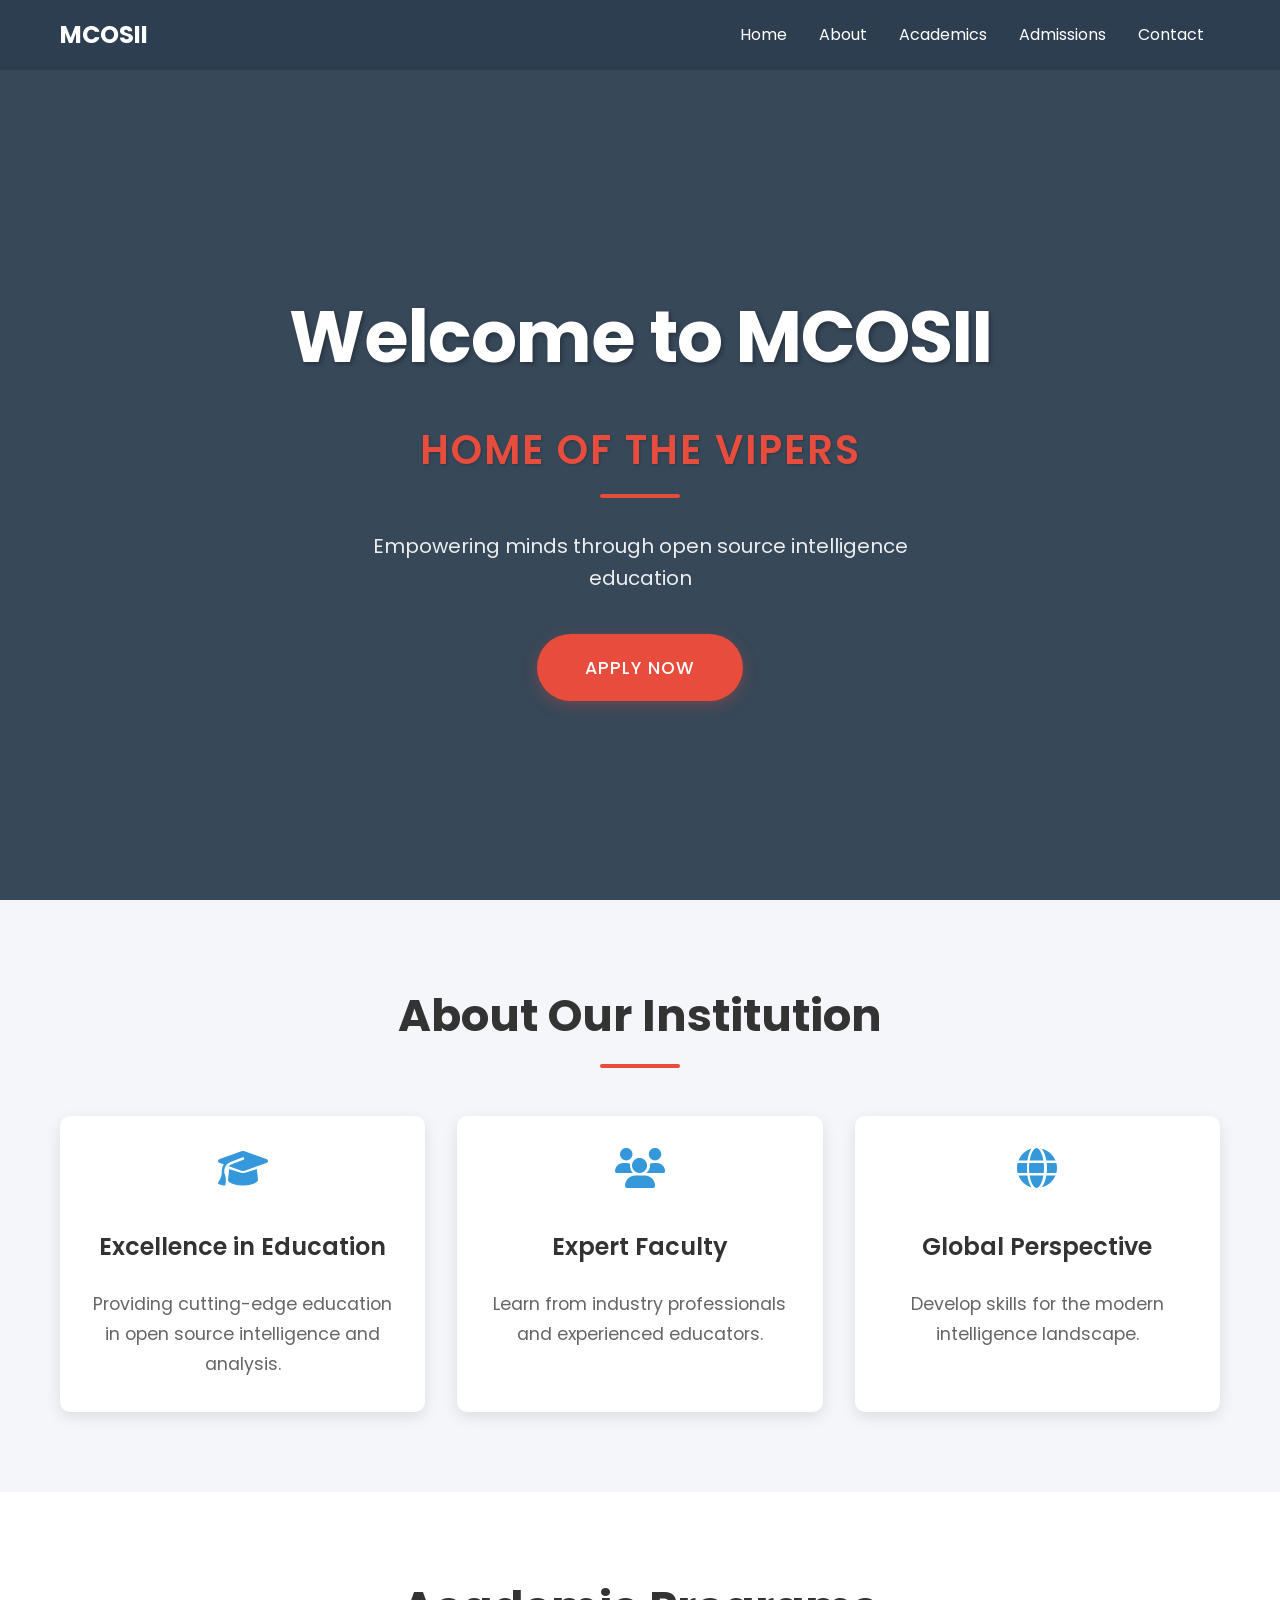
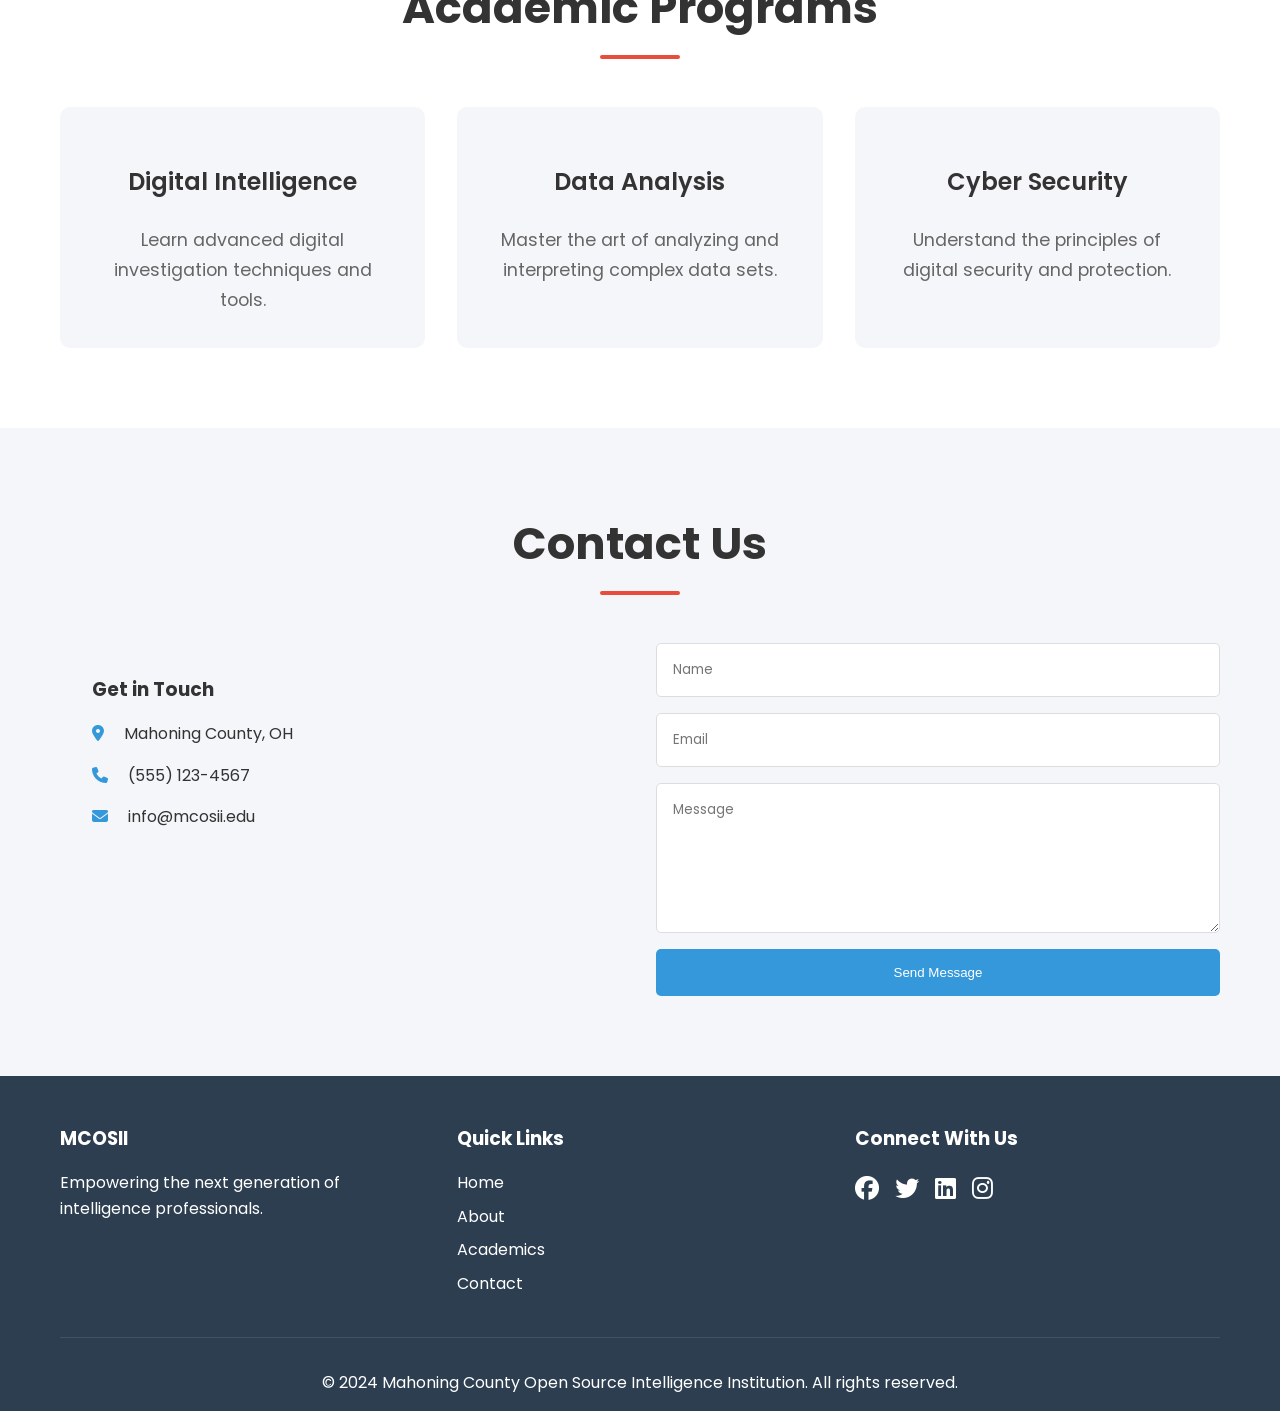
==== index.html @ 04a816b4 "initial commit" ====
<!DOCTYPE html>
<html lang="en">
<head>
    <meta charset="UTF-8">
    <meta name="viewport" content="width=device-width, initial-scale=1.0">
    <title>MCOSII</title>
    <link rel="stylesheet" href="styles/main.css">
    <link rel="stylesheet" href="https://cdnjs.cloudflare.com/ajax/libs/font-awesome/6.5.1/css/all.min.css">
    <link href="https://fonts.googleapis.com/css2?family=Poppins:wght@300;400;500;600;700&display=swap" rel="stylesheet">
</head>
<body>
    <!-- Navigation -->
    <nav class="navbar">
        <div class="container">
            <div class="logo">MCOSII</div>
            <ul class="nav-links">
                <li><a href="#home">Home</a></li>
                <li><a href="#about">About</a></li>
                <li><a href="#academics">Academics</a></li>
                <li><a href="#admissions">Admissions</a></li>
                <li><a href="#contact">Contact</a></li>
            </ul>
            <div class="hamburger">
                <span></span>
                <span></span>
                <span></span>
            </div>
        </div>
    </nav>

    <!-- Hero Section -->
    <section id="home" class="hero">
        <div class="container">
            <h1>Welcome to MCOSII</h1>
            <h2>Home of the Vipers</h2>
            <p>Empowering minds through open source intelligence education</p>
            <a href="#admissions" class="cta-button">Apply Now</a>
        </div>
    </section>

    <!-- About Section -->
    <section id="about" class="about">
        <div class="container">
            <h2>About Our Institution</h2>
            <div class="about-grid">
                <div class="about-card">
                    <i class="fas fa-graduation-cap"></i>
                    <h3>Excellence in Education</h3>
                    <p>Providing cutting-edge education in open source intelligence and analysis.</p>
                </div>
                <div class="about-card">
                    <i class="fas fa-users"></i>
                    <h3>Expert Faculty</h3>
                    <p>Learn from industry professionals and experienced educators.</p>
                </div>
                <div class="about-card">
                    <i class="fas fa-globe"></i>
                    <h3>Global Perspective</h3>
                    <p>Develop skills for the modern intelligence landscape.</p>
                </div>
            </div>
        </div>
    </section>

    <!-- Academics Section -->
    <section id="academics" class="academics">
        <div class="container">
            <h2>Academic Programs</h2>
            <div class="programs-grid">
                <div class="program-card">
                    <h3>Digital Intelligence</h3>
                    <p>Learn advanced digital investigation techniques and tools.</p>
                </div>
                <div class="program-card">
                    <h3>Data Analysis</h3>
                    <p>Master the art of analyzing and interpreting complex data sets.</p>
                </div>
                <div class="program-card">
                    <h3>Cyber Security</h3>
                    <p>Understand the principles of digital security and protection.</p>
                </div>
            </div>
        </div>
    </section>

    <!-- Contact Section -->
    <section id="contact" class="contact">
        <div class="container">
            <h2>Contact Us</h2>
            <div class="contact-grid">
                <div class="contact-info">
                    <h3>Get in Touch</h3>
                    <p><i class="fas fa-map-marker-alt"></i> Mahoning County, OH</p>
                    <p><i class="fas fa-phone"></i> (555) 123-4567</p>
                    <p><i class="fas fa-envelope"></i> info@mcosii.edu</p>
                </div>
                <form class="contact-form">
                    <input type="text" placeholder="Name" required>
                    <input type="email" placeholder="Email" required>
                    <textarea placeholder="Message" required></textarea>
                    <button type="submit" class="submit-button">Send Message</button>
                </form>
            </div>
        </div>
    </section>

    <!-- Footer -->
    <footer class="footer">
        <div class="container">
            <div class="footer-content">
                <div class="footer-section">
                    <h3>MCOSII</h3>
                    <p>Empowering the next generation of intelligence professionals.</p>
                </div>
                <div class="footer-section">
                    <h3>Quick Links</h3>
                    <ul>
                        <li><a href="#home">Home</a></li>
                        <li><a href="#about">About</a></li>
                        <li><a href="#academics">Academics</a></li>
                        <li><a href="#contact">Contact</a></li>
                    </ul>
                </div>
                <div class="footer-section">
                    <h3>Connect With Us</h3>
                    <div class="social-links">
                        <a href="#"><i class="fab fa-facebook"></i></a>
                        <a href="#"><i class="fab fa-twitter"></i></a>
                        <a href="#"><i class="fab fa-linkedin"></i></a>
                        <a href="#"><i class="fab fa-instagram"></i></a>
                    </div>
                </div>
            </div>
            <div class="footer-bottom">
                <p>&copy; 2024 Mahoning County Open Source Intelligence Institution. All rights reserved.</p>
            </div>
        </div>
    </footer>

    <script src="scripts/main.js"></script>
</body>
</html>
---- styles/main.css ----
/* Reset and Base Styles */
* {
    margin: 0;
    padding: 0;
    box-sizing: border-box;
}

:root {
    --primary-color: #2c3e50;
    --secondary-color: #e74c3c;
    --accent-color: #3498db;
    --text-color: #333;
    --light-bg: #f5f6fa;
    --white: #ffffff;
}

body {
    font-family: 'Poppins', sans-serif;
    line-height: 1.6;
    color: var(--text-color);
}

.container {
    max-width: 1200px;
    margin: 0 auto;
    padding: 0 20px;
}

/* Navigation */
.navbar {
    background: var(--primary-color);
    padding: 1rem 0;
    position: fixed;
    width: 100%;
    top: 0;
    z-index: 1000;
}

.navbar .container {
    display: flex;
    justify-content: space-between;
    align-items: center;
}

.logo {
    color: var(--white);
    font-size: 1.5rem;
    font-weight: 700;
}

.nav-links {
    display: flex;
    list-style: none;
}

.nav-links li a {
    color: var(--white);
    text-decoration: none;
    padding: 0.5rem 1rem;
    transition: color 0.3s ease;
}

.nav-links li a:hover {
    color: var(--secondary-color);
}

.hamburger {
    display: none;
    cursor: pointer;
}

.hamburger span {
    display: block;
    width: 25px;
    height: 3px;
    background: var(--white);
    margin: 5px 0;
    transition: 0.3s;
}

/* Hero Section */
.hero {
    background: linear-gradient(rgba(44, 62, 80, 0.95), rgba(44, 62, 80, 0.95)), url('https://images.unsplash.com/photo-1517373116369-9bdb8cdc9f62?ixlib=rb-1.2.1&auto=format&fit=crop&w=1950&q=80');
    background-size: cover;
    background-position: center;
    height: 100vh;
    display: flex;
    align-items: center;
    text-align: center;
    color: var(--white);
    padding-top: 80px;
    position: relative;
}

.hero::before {
    content: '';
    position: absolute;
    top: 50%;
    left: 50%;
    transform: translate(-50%, -50%);
    width: 200px;
    height: 200px;
    background-image: url('https://www.pngkey.com/png/full/284-2846867_dodge-viper-2016-logo.png');
    background-size: contain;
    background-repeat: no-repeat;
    background-position: center;
    opacity: 0.15;
    z-index: 1;
}

.hero .container {
    position: relative;
    z-index: 2;
}

.hero h1 {
    font-size: 4.5rem;
    margin-bottom: 1.5rem;
    font-weight: 700;
    letter-spacing: -1px;
    text-shadow: 2px 2px 4px rgba(0, 0, 0, 0.3);
}

.hero h2 {
    font-size: 2.5rem;
    margin-bottom: 2rem;
    color: var(--secondary-color);
    font-weight: 600;
    text-transform: uppercase;
    letter-spacing: 2px;
    text-shadow: 1px 1px 3px rgba(0, 0, 0, 0.2);
}

.hero p {
    font-size: 1.25rem;
    margin-bottom: 2.5rem;
    max-width: 600px;
    margin-left: auto;
    margin-right: auto;
    opacity: 0.9;
}

.cta-button {
    display: inline-block;
    padding: 1.2rem 3rem;
    background: var(--secondary-color);
    color: var(--white);
    text-decoration: none;
    border-radius: 50px;
    font-size: 1.1rem;
    font-weight: 500;
    text-transform: uppercase;
    letter-spacing: 1px;
    transition: all 0.3s ease;
    box-shadow: 0 4px 15px rgba(231, 76, 60, 0.3);
}

.cta-button:hover {
    background: #c0392b;
    transform: translateY(-2px);
    box-shadow: 0 6px 20px rgba(231, 76, 60, 0.4);
}

/* About Section */
.about {
    padding: 5rem 0;
    background: var(--light-bg);
}

.about h2 {
    text-align: center;
    margin-bottom: 3rem;
}

.about-grid {
    display: grid;
    grid-template-columns: repeat(3, 1fr);
    gap: 2rem;
}

.about-card {
    background: var(--white);
    padding: 2rem;
    border-radius: 10px;
    text-align: center;
    box-shadow: 0 5px 15px rgba(0, 0, 0, 0.1);
    transition: transform 0.3s ease;
}

.about-card:hover {
    transform: translateY(-10px);
}

.about-card i {
    font-size: 2.5rem;
    color: var(--accent-color);
    margin-bottom: 1rem;
}

/* Academics Section */
.academics {
    padding: 5rem 0;
}

.academics h2 {
    text-align: center;
    margin-bottom: 3rem;
}

.programs-grid {
    display: grid;
    grid-template-columns: repeat(3, 1fr);
    gap: 2rem;
}

.program-card {
    background: var(--light-bg);
    padding: 2rem;
    border-radius: 10px;
    text-align: center;
    transition: transform 0.3s ease;
}

.program-card:hover {
    transform: translateY(-5px);
}

/* Contact Section */
.contact {
    padding: 5rem 0;
    background: var(--light-bg);
}

.contact h2 {
    text-align: center;
    margin-bottom: 3rem;
}

.contact-grid {
    display: grid;
    grid-template-columns: repeat(2, 1fr);
    gap: 2rem;
}

.contact-info {
    padding: 2rem;
}

.contact-info p {
    margin: 1rem 0;
}

.contact-info i {
    color: var(--accent-color);
    margin-right: 1rem;
}

.contact-form {
    display: flex;
    flex-direction: column;
    gap: 1rem;
}

.contact-form input,
.contact-form textarea {
    padding: 1rem;
    border: 1px solid #ddd;
    border-radius: 5px;
    font-family: inherit;
}

.contact-form textarea {
    height: 150px;
    resize: vertical;
}

.submit-button {
    padding: 1rem;
    background: var(--accent-color);
    color: var(--white);
    border: none;
    border-radius: 5px;
    cursor: pointer;
    transition: background 0.3s ease;
}

.submit-button:hover {
    background: #2980b9;
}

/* Footer */
.footer {
    background: var(--primary-color);
    color: var(--white);
    padding: 3rem 0 1rem;
}

.footer-content {
    display: grid;
    grid-template-columns: repeat(3, 1fr);
    gap: 2rem;
    margin-bottom: 2rem;
}

.footer-section h3 {
    margin-bottom: 1rem;
}

.footer-section ul {
    list-style: none;
}

.footer-section ul li {
    margin-bottom: 0.5rem;
}

.footer-section ul li a {
    color: var(--white);
    text-decoration: none;
}

.social-links {
    display: flex;
    gap: 1rem;
}

.social-links a {
    color: var(--white);
    font-size: 1.5rem;
    transition: color 0.3s ease;
}

.social-links a:hover {
    color: var(--secondary-color);
}

.footer-bottom {
    text-align: center;
    padding-top: 2rem;
    border-top: 1px solid rgba(255, 255, 255, 0.1);
}

/* Responsive Design */
@media (max-width: 768px) {
    .nav-links {
        display: none;
        position: absolute;
        top: 100%;
        left: 0;
        width: 100%;
        background: var(--primary-color);
        padding: 1rem 0;
        flex-direction: column;
        align-items: center;
    }

    .nav-links.active {
        display: flex;
    }

    .hamburger {
        display: block;
    }

    .about-grid,
    .programs-grid,
    .contact-grid,
    .footer-content {
        grid-template-columns: 1fr;
    }

    .hero h1 {
        font-size: 2.5rem;
    }

    .hero h2 {
        font-size: 1.5rem;
    }
}

@media (max-width: 480px) {
    .container {
        padding: 0 15px;
    }

    .hero h1 {
        font-size: 2rem;
    }

    .hero h2 {
        font-size: 1.2rem;
    }
}

/* Update section headings for better typography */
section h2 {
    font-size: 2.8rem;
    font-weight: 700;
    margin-bottom: 3rem;
    position: relative;
    padding-bottom: 1rem;
}

section h2::after {
    content: '';
    position: absolute;
    bottom: 0;
    left: 50%;
    transform: translateX(-50%);
    width: 80px;
    height: 4px;
    background: var(--secondary-color);
    border-radius: 2px;
}

/* Update card typography */
.about-card h3,
.program-card h3 {
    font-size: 1.5rem;
    margin: 1.5rem 0;
    font-weight: 600;
}

.about-card p,
.program-card p {
    font-size: 1.1rem;
    line-height: 1.7;
    color: #666;
}
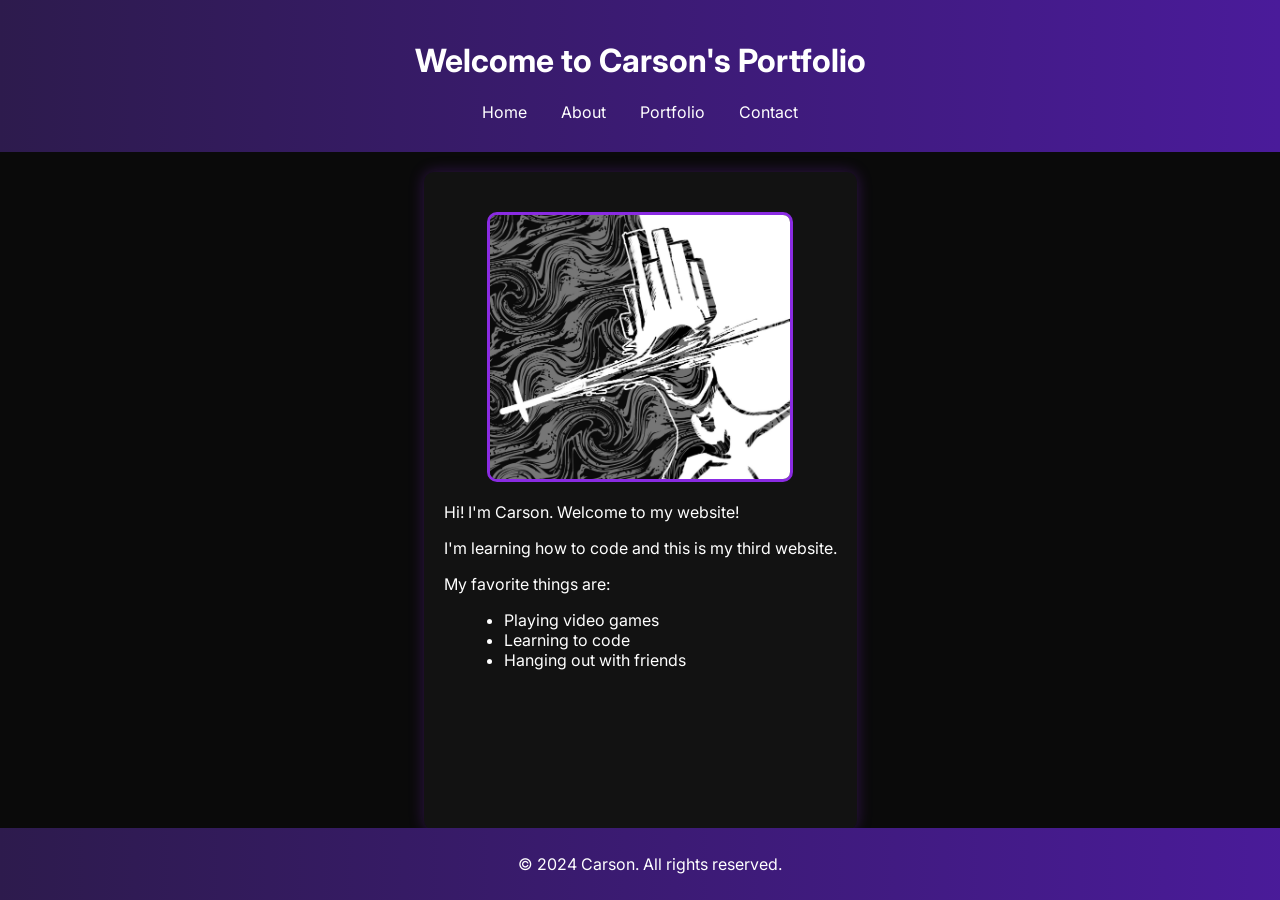
==== commit f422a042: "Revert "initial commit" This reverts commit 04a816b4ccffff023b58e4b3b9fb6c4a4b6d8f16." ====
--- a/index.html
+++ b/index.html
@@ -3,140 +3,37 @@
 <head>
     <meta charset="UTF-8">
     <meta name="viewport" content="width=device-width, initial-scale=1.0">
-    <title>MCOSII</title>
-    <link rel="stylesheet" href="styles/main.css">
-    <link rel="stylesheet" href="https://cdnjs.cloudflare.com/ajax/libs/font-awesome/6.5.1/css/all.min.css">
-    <link href="https://fonts.googleapis.com/css2?family=Poppins:wght@300;400;500;600;700&display=swap" rel="stylesheet">
+    <title>My Portfolio</title>
+    <link rel="preconnect" href="https://fonts.googleapis.com">
+    <link rel="preconnect" href="https://fonts.gstatic.com" crossorigin>
+    <link href="https://fonts.googleapis.com/css2?family=Inter:wght@400;500;600&display=swap" rel="stylesheet">
+    <link rel="stylesheet" href="styles/style.css">
 </head>
 <body>
-    <!-- Navigation -->
-    <nav class="navbar">
-        <div class="container">
-            <div class="logo">MCOSII</div>
-            <ul class="nav-links">
-                <li><a href="#home">Home</a></li>
-                <li><a href="#about">About</a></li>
-                <li><a href="#academics">Academics</a></li>
-                <li><a href="#admissions">Admissions</a></li>
-                <li><a href="#contact">Contact</a></li>
+    <header>
+        <h1>Welcome to Carson's Portfolio</h1>
+        <nav>
+            <a href="index.html">Home</a>
+            <a href="about.html">About</a>
+            <a href="portfolio.html">Portfolio</a>
+            <a href="contact.html">Contact</a>
+        </nav>
+    </header>
+    <main>
+        <section>
+            <img src="images/profile.jpg" alt="Profile Picture">
+            <p>Hi! I'm Carson. Welcome to my website!</p>
+            <p>I'm learning how to code and this is my third website.</p>
+            <p>My favorite things are:</p>
+            <ul>
+                <li>Playing video games</li>
+                <li>Learning to code</li>
+                <li>Hanging out with friends</li>
             </ul>
-            <div class="hamburger">
-                <span></span>
-                <span></span>
-                <span></span>
-            </div>
-        </div>
-    </nav>
-
-    <!-- Hero Section -->
-    <section id="home" class="hero">
-        <div class="container">
-            <h1>Welcome to MCOSII</h1>
-            <h2>Home of the Vipers</h2>
-            <p>Empowering minds through open source intelligence education</p>
-            <a href="#admissions" class="cta-button">Apply Now</a>
-        </div>
-    </section>
-
-    <!-- About Section -->
-    <section id="about" class="about">
-        <div class="container">
-            <h2>About Our Institution</h2>
-            <div class="about-grid">
-                <div class="about-card">
-                    <i class="fas fa-graduation-cap"></i>
-                    <h3>Excellence in Education</h3>
-                    <p>Providing cutting-edge education in open source intelligence and analysis.</p>
-                </div>
-                <div class="about-card">
-                    <i class="fas fa-users"></i>
-                    <h3>Expert Faculty</h3>
-                    <p>Learn from industry professionals and experienced educators.</p>
-                </div>
-                <div class="about-card">
-                    <i class="fas fa-globe"></i>
-                    <h3>Global Perspective</h3>
-                    <p>Develop skills for the modern intelligence landscape.</p>
-                </div>
-            </div>
-        </div>
-    </section>
-
-    <!-- Academics Section -->
-    <section id="academics" class="academics">
-        <div class="container">
-            <h2>Academic Programs</h2>
-            <div class="programs-grid">
-                <div class="program-card">
-                    <h3>Digital Intelligence</h3>
-                    <p>Learn advanced digital investigation techniques and tools.</p>
-                </div>
-                <div class="program-card">
-                    <h3>Data Analysis</h3>
-                    <p>Master the art of analyzing and interpreting complex data sets.</p>
-                </div>
-                <div class="program-card">
-                    <h3>Cyber Security</h3>
-                    <p>Understand the principles of digital security and protection.</p>
-                </div>
-            </div>
-        </div>
-    </section>
-
-    <!-- Contact Section -->
-    <section id="contact" class="contact">
-        <div class="container">
-            <h2>Contact Us</h2>
-            <div class="contact-grid">
-                <div class="contact-info">
-                    <h3>Get in Touch</h3>
-                    <p><i class="fas fa-map-marker-alt"></i> Mahoning County, OH</p>
-                    <p><i class="fas fa-phone"></i> (555) 123-4567</p>
-                    <p><i class="fas fa-envelope"></i> info@mcosii.edu</p>
-                </div>
-                <form class="contact-form">
-                    <input type="text" placeholder="Name" required>
-                    <input type="email" placeholder="Email" required>
-                    <textarea placeholder="Message" required></textarea>
-                    <button type="submit" class="submit-button">Send Message</button>
-                </form>
-            </div>
-        </div>
-    </section>
-
-    <!-- Footer -->
-    <footer class="footer">
-        <div class="container">
-            <div class="footer-content">
-                <div class="footer-section">
-                    <h3>MCOSII</h3>
-                    <p>Empowering the next generation of intelligence professionals.</p>
-                </div>
-                <div class="footer-section">
-                    <h3>Quick Links</h3>
-                    <ul>
-                        <li><a href="#home">Home</a></li>
-                        <li><a href="#about">About</a></li>
-                        <li><a href="#academics">Academics</a></li>
-                        <li><a href="#contact">Contact</a></li>
-                    </ul>
-                </div>
-                <div class="footer-section">
-                    <h3>Connect With Us</h3>
-                    <div class="social-links">
-                        <a href="#"><i class="fab fa-facebook"></i></a>
-                        <a href="#"><i class="fab fa-twitter"></i></a>
-                        <a href="#"><i class="fab fa-linkedin"></i></a>
-                        <a href="#"><i class="fab fa-instagram"></i></a>
-                    </div>
-                </div>
-            </div>
-            <div class="footer-bottom">
-                <p>&copy; 2024 Mahoning County Open Source Intelligence Institution. All rights reserved.</p>
-            </div>
-        </div>
+        </section>
+    </main>
+    <footer>
+        <p>&copy; 2024 Carson. All rights reserved.</p>
     </footer>
-
-    <script src="scripts/main.js"></script>
 </body>
 </html> 
--- a/styles/style.css
+++ b/styles/style.css
@@ -0,0 +1,182 @@
+/* Basic styles for the whole website */
+body {
+    font-family: 'Inter', Arial, sans-serif;
+    margin: 0;
+    padding: 0;
+    background: #0a0a0a;
+    color: #ffffff;
+    min-height: 100vh;
+    display: flex;
+    flex-direction: column;
+}
+
+/* Header styles */
+header {
+    background: linear-gradient(to right, #2d1b4d, #4a1b9a);
+    color: white;
+    padding: 20px;
+    text-align: center;
+}
+
+/* Navigation styles */
+nav {
+    margin: 10px;
+}
+
+nav a {
+    color: white;
+    text-decoration: none;
+    padding: 5px 10px;
+    margin: 0 5px;
+}
+
+nav a:hover {
+    background-color: white;
+    color: #9c27b0;
+    border-radius: 5px;
+}
+
+/* Main content styles */
+main {
+    max-width: 800px;
+    margin: 20px auto;
+    padding: 20px;
+    background-color: #121212;
+    border-radius: 10px;
+    box-shadow: 0 0 15px rgba(138, 43, 226, 0.3);
+    margin-bottom: 70px; /* Add space for footer */
+    flex: 1;
+}
+
+/* Image styles */
+img {
+    max-width: 300px;
+    display: block;
+    margin: 20px auto;
+    border-radius: 10px;
+    border: 3px solid #8a2be2;
+}
+
+/* List styles */
+ul {
+    list-style-type: disc;
+    margin-left: 20px;
+}
+
+/* Project styles */
+.project {
+    margin: 20px 0;
+    padding: 20px;
+    background: #1a1a1a;
+    border-radius: 5px;
+    border-left: 4px solid #8a2be2;
+}
+
+.project h4 {
+    color: #b388ff;
+    margin-top: 15px;
+    margin-bottom: 5px;
+}
+
+.project a {
+    display: inline-block;
+    margin-top: 15px;
+    padding: 8px 15px;
+    background: linear-gradient(to right, #4a1b9a, #8a2be2);
+    color: white;
+    text-decoration: none;
+    border-radius: 5px;
+    transition: transform 0.2s;
+}
+
+.project a:hover {
+    transform: scale(1.05);
+}
+
+/* Footer styles */
+footer {
+    background: linear-gradient(to right, #2d1b4d, #4a1b9a);
+    color: white;
+    text-align: center;
+    padding: 10px;
+    width: 100%;
+    position: fixed;
+    bottom: 0;
+    left: 0;
+}
+
+/* Games section styles */
+.games-section {
+    background: #1a1a1a;
+    padding: 20px;
+    border-radius: 10px;
+    margin: 20px 0;
+    border-left: 4px solid #8a2be2;
+}
+
+.game-category {
+    margin-bottom: 20px;
+}
+
+.game-category h4 {
+    color: #b388ff;
+    margin-bottom: 10px;
+}
+
+.game-category ul {
+    margin-left: 25px;
+}
+
+.game-category li {
+    margin-bottom: 8px;
+    line-height: 1.4;
+}
+
+/* Contact page styles */
+.contact-section {
+    text-align: center;
+    padding: 20px;
+}
+
+.social-links {
+    display: flex;
+    flex-wrap: wrap;
+    gap: 30px;
+    justify-content: center;
+    margin-top: 30px;
+}
+
+.social-item {
+    background: #1a1a1a;
+    padding: 25px;
+    border-radius: 10px;
+    border-left: 4px solid #8a2be2;
+    min-width: 200px;
+    text-align: center;
+}
+
+.social-item h3 {
+    color: #b388ff;
+    margin-bottom: 10px;
+}
+
+.social-button {
+    display: inline-block;
+    margin-top: 15px;
+    padding: 10px 20px;
+    background: linear-gradient(to right, #4a1b9a, #8a2be2);
+    color: white;
+    text-decoration: none;
+    border-radius: 5px;
+    transition: transform 0.2s;
+}
+
+.social-button:hover {
+    transform: scale(1.05);
+}
+
+.subtitle {
+    margin-top: 10px;
+    color: #a0a0a0;
+    font-size: 0.9em;
+} 
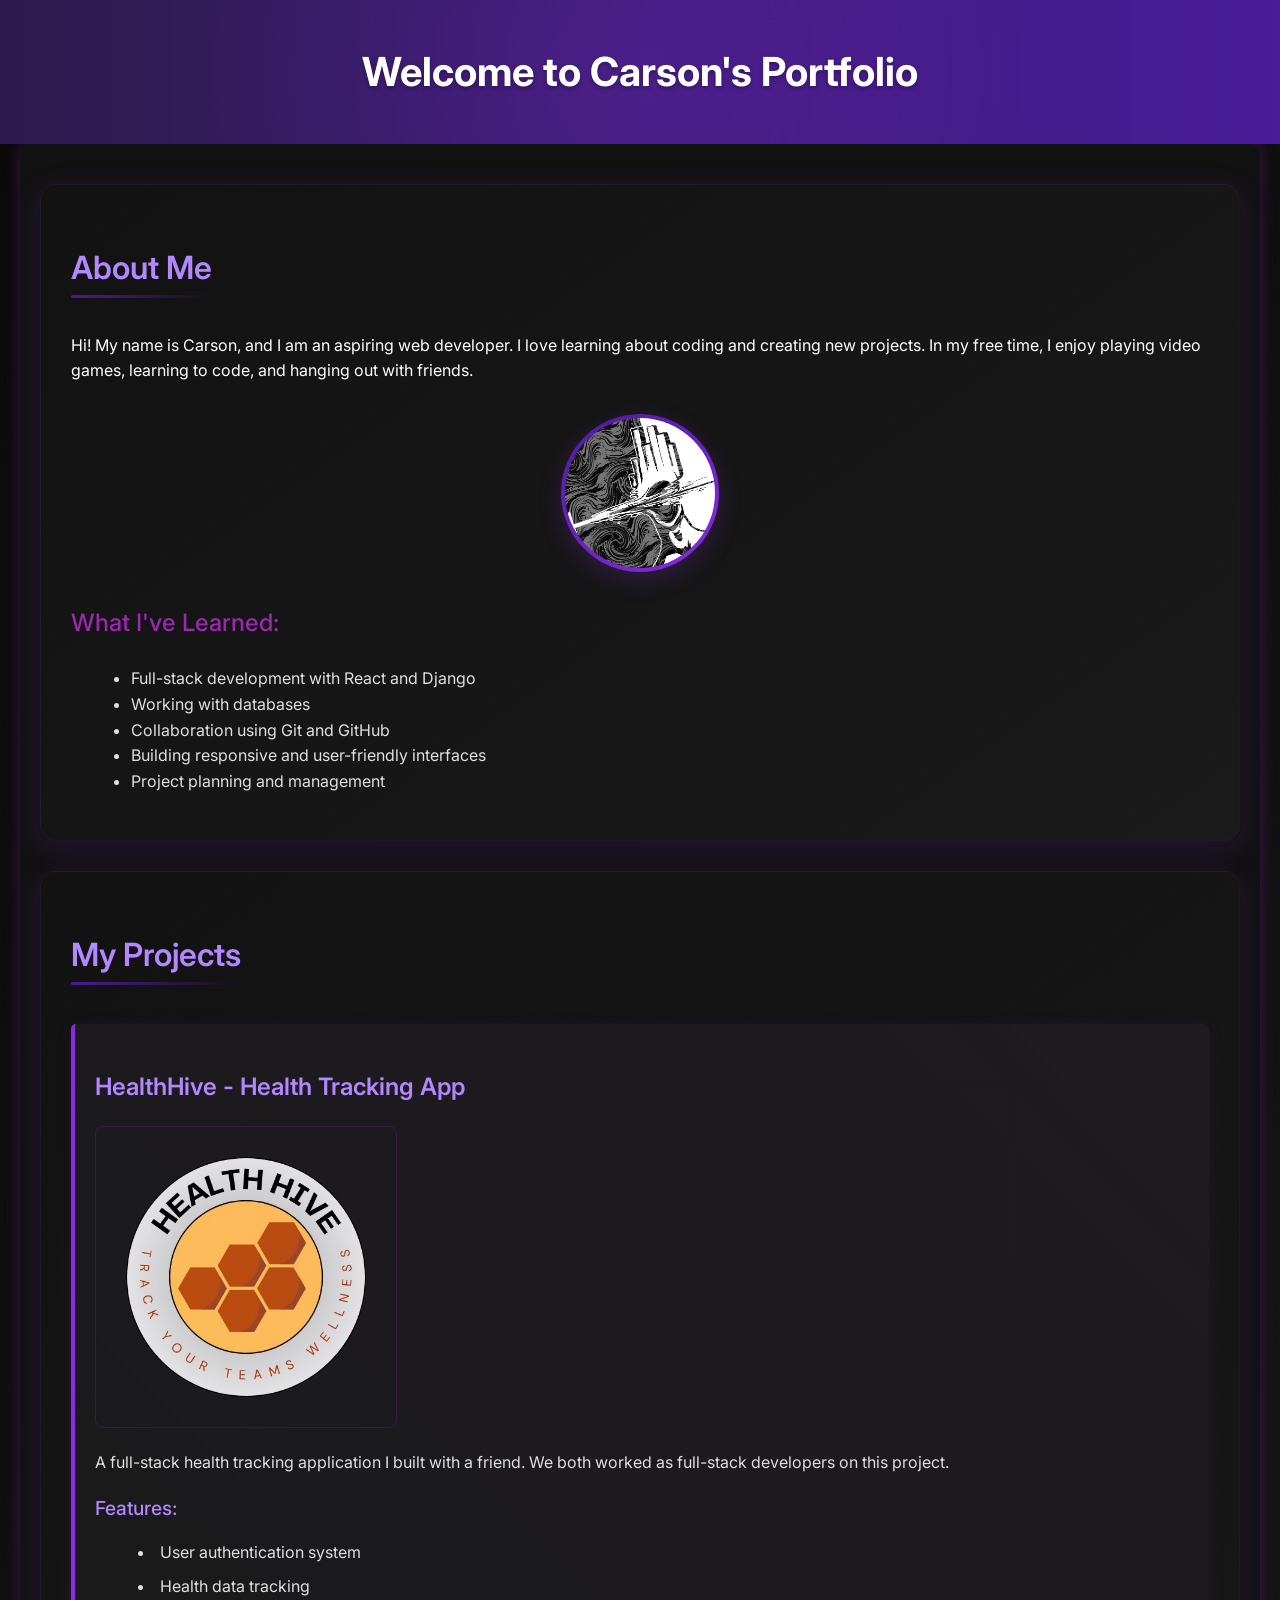
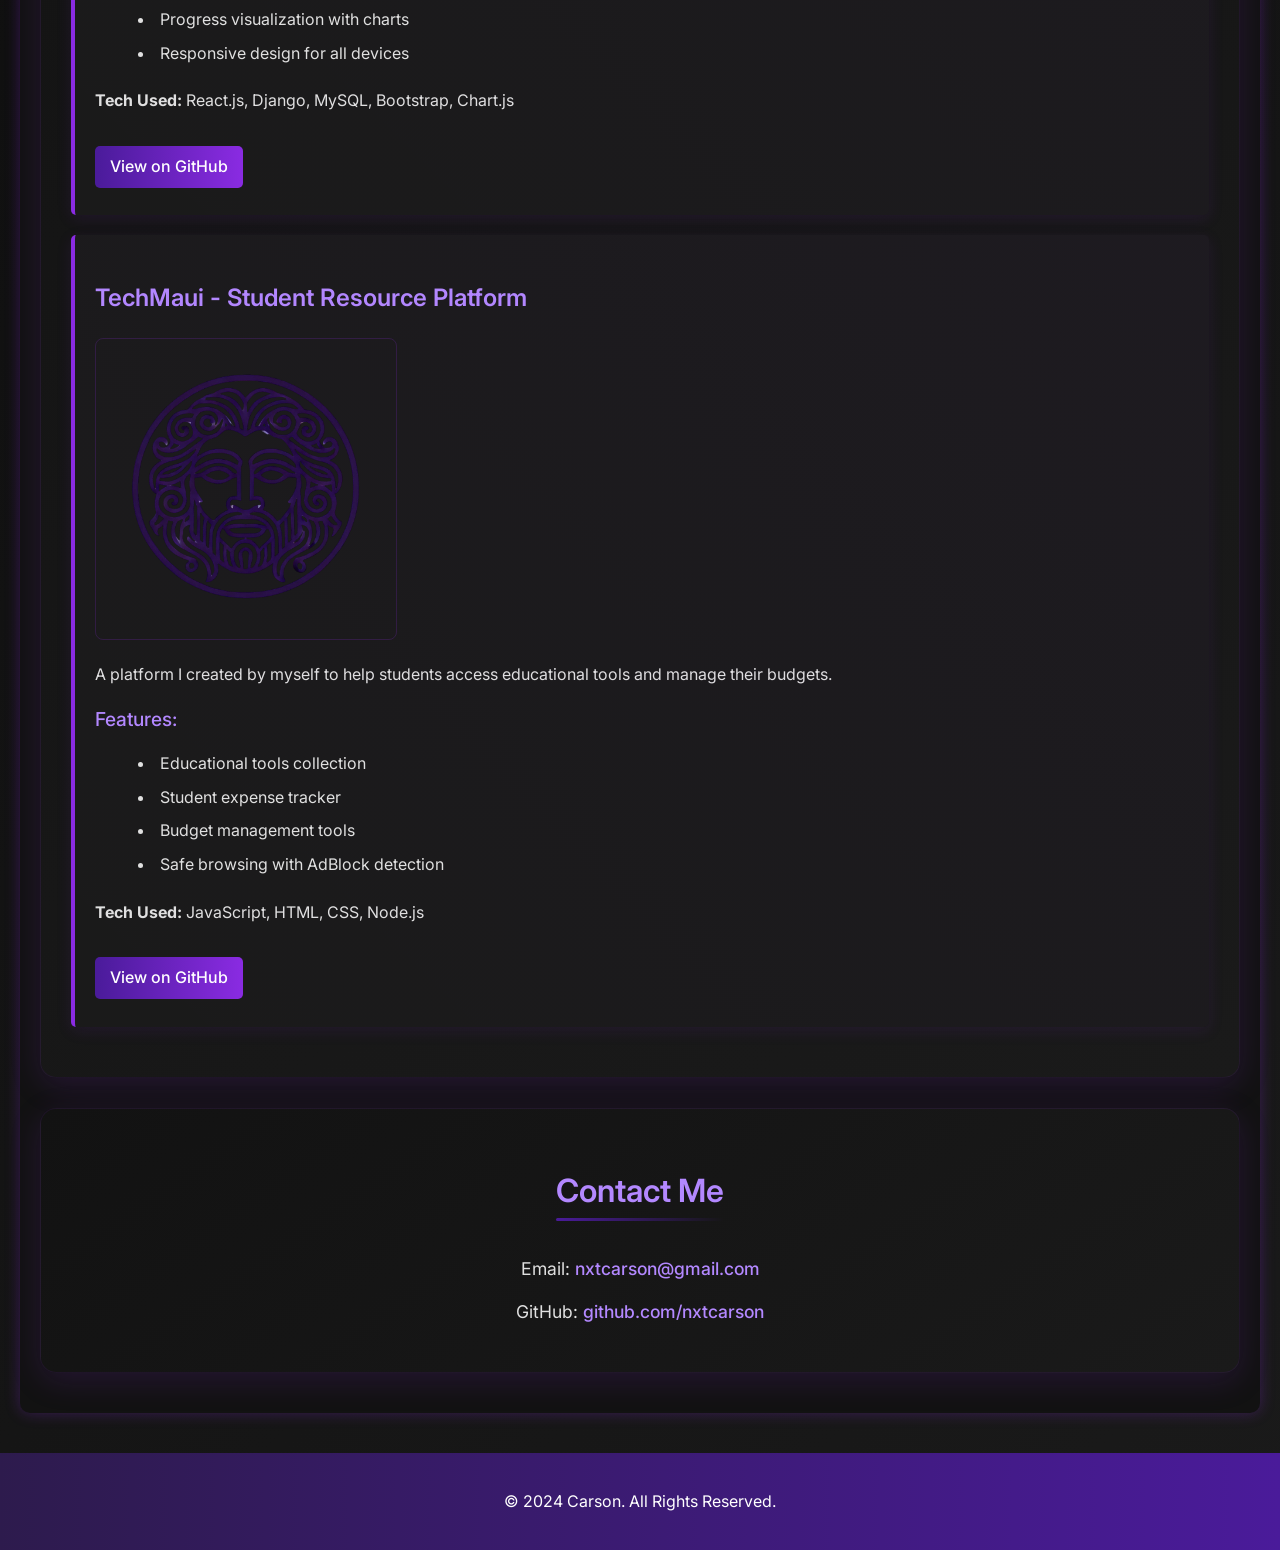
==== commit 404c499d: "change to css grid for assignment" ====
--- a/index.html
+++ b/index.html
@@ -12,28 +12,65 @@
 <body>
     <header>
         <h1>Welcome to Carson's Portfolio</h1>
-        <nav>
-            <a href="index.html">Home</a>
-            <a href="about.html">About</a>
-            <a href="portfolio.html">Portfolio</a>
-            <a href="contact.html">Contact</a>
-        </nav>
     </header>
-    <main>
-        <section>
-            <img src="images/profile.jpg" alt="Profile Picture">
-            <p>Hi! I'm Carson. Welcome to my website!</p>
-            <p>I'm learning how to code and this is my third website.</p>
-            <p>My favorite things are:</p>
+
+    <main class="grid-container">
+        <section class="bio">
+            <h2>About Me</h2>
+            <p>Hi! My name is Carson, and I am an aspiring web developer. I love learning about coding and creating new projects. In my free time, I enjoy playing video games, learning to code, and hanging out with friends.</p>
+            <img src="images/profile.jpg" alt="A picture of me">
+            <h3>What I've Learned:</h3>
             <ul>
-                <li>Playing video games</li>
-                <li>Learning to code</li>
-                <li>Hanging out with friends</li>
+                <li>Full-stack development with React and Django</li>
+                <li>Working with databases</li>
+                <li>Collaboration using Git and GitHub</li>
+                <li>Building responsive and user-friendly interfaces</li>
+                <li>Project planning and management</li>
             </ul>
         </section>
+
+        <section class="projects">
+            <h2>My Projects</h2>
+            <div class="project">
+                <h3>HealthHive - Health Tracking App</h3>
+                <img src="images/healthhive.jpg" alt="HealthHive Screenshot">
+                <p>A full-stack health tracking application I built with a friend. We both worked as full-stack developers on this project.</p>
+                <h4>Features:</h4>
+                <ul>
+                    <li>User authentication system</li>
+                    <li>Health data tracking</li>
+                    <li>Progress visualization with charts</li>
+                    <li>Responsive design for all devices</li>
+                </ul>
+                <p><strong>Tech Used:</strong> React.js, Django, MySQL, Bootstrap, Chart.js</p>
+                <a href="https://github.com/nxtcarson/healthhive" target="_blank">View on GitHub</a>
+            </div>
+
+            <div class="project">
+                <h3>TechMaui - Student Resource Platform</h3>
+                <img src="images/techmaui.jpg" alt="TechMaui Screenshot">
+                <p>A platform I created by myself to help students access educational tools and manage their budgets.</p>
+                <h4>Features:</h4>
+                <ul>
+                    <li>Educational tools collection</li>
+                    <li>Student expense tracker</li>
+                    <li>Budget management tools</li>
+                    <li>Safe browsing with AdBlock detection</li>
+                </ul>
+                <p><strong>Tech Used:</strong> JavaScript, HTML, CSS, Node.js</p>
+                <a href="https://github.com/nxtcarson/techmaui" target="_blank">View on GitHub</a>
+            </div>
+        </section>
+
+        <section class="contact">
+            <h2>Contact Me</h2>
+            <p>Email: <a href="mailto:nxtcarson@gmail.com">nxtcarson@gmail.com</a></p>
+            <p>GitHub: <a href="https://github.com/nxtcarson" target="_blank">github.com/nxtcarson</a></p>
+        </section>
     </main>
+
     <footer>
-        <p>&copy; 2024 Carson. All rights reserved.</p>
+        <p>&copy; 2024 Carson. All Rights Reserved.</p>
     </footer>
 </body>
 </html> 
--- a/styles/style.css
+++ b/styles/style.css
@@ -1,21 +1,324 @@
-/* Basic styles for the whole website */
+/* General Styling */
 body {
-    font-family: 'Inter', Arial, sans-serif;
+    font-family: 'Inter', sans-serif;
     margin: 0;
     padding: 0;
-    background: #0a0a0a;
+    background: linear-gradient(135deg, #0a0a0a 0%, #1a1a1a 100%);
     color: #ffffff;
+    line-height: 1.6;
     min-height: 100vh;
-    display: flex;
-    flex-direction: column;
-}
-
-/* Header styles */
+}
+
 header {
     background: linear-gradient(to right, #2d1b4d, #4a1b9a);
     color: white;
-    padding: 20px;
     text-align: center;
+    padding: 40px 0;
+    position: relative;
+    overflow: hidden;
+}
+
+header::before {
+    content: '';
+    position: absolute;
+    top: 0;
+    left: 0;
+    right: 0;
+    bottom: 0;
+    background: radial-gradient(circle at center, rgba(138, 43, 226, 0.2) 0%, transparent 70%);
+    pointer-events: none;
+}
+
+header h1 {
+    font-size: 2.5rem;
+    margin: 0;
+    position: relative;
+    text-shadow: 0 2px 4px rgba(0, 0, 0, 0.3);
+}
+
+footer {
+    background: linear-gradient(to right, #2d1b4d, #4a1b9a);
+    color: white;
+    text-align: center;
+    padding: 20px 0;
+    margin-top: 40px;
+    position: relative;
+}
+
+a {
+    color: #b388ff;
+    text-decoration: none;
+    transition: all 0.3s ease;
+}
+
+a:hover {
+    color: #7c4dff;
+    text-decoration: none;
+}
+
+/* Grid Layout */
+.grid-container {
+    display: grid;
+    grid-template-areas:
+        "bio bio"
+        "projects projects"
+        "contact contact";
+    gap: 30px;
+    padding: 40px 20px;
+    max-width: 1200px;
+    margin: 0 auto;
+}
+
+.bio {
+    grid-area: bio;
+    background: linear-gradient(145deg, #121212, #1a1a1a);
+    padding: 30px;
+    border-radius: 16px;
+    box-shadow: 0 8px 32px rgba(138, 43, 226, 0.15);
+    border: 1px solid rgba(138, 43, 226, 0.1);
+    backdrop-filter: blur(10px);
+}
+
+.bio img {
+    border-radius: 50%;
+    width: 150px;
+    height: 150px;
+    object-fit: cover;
+    display: block;
+    margin: 30px auto;
+    border: 4px solid transparent;
+    background: linear-gradient(145deg, #4a1b9a, #8a2be2) border-box;
+    box-shadow: 0 8px 24px rgba(138, 43, 226, 0.2);
+    transition: transform 0.3s ease, box-shadow 0.3s ease;
+}
+
+.bio img:hover {
+    transform: scale(1.05);
+    box-shadow: 0 12px 32px rgba(138, 43, 226, 0.3);
+}
+
+.bio ul {
+    margin-left: 20px;
+    margin-top: 15px;
+    color: #e0e0e0;
+}
+
+.bio h2, .projects h2, .contact h2 {
+    color: #b388ff;
+    font-weight: 600;
+    font-size: 2rem;
+    margin-bottom: 1.5rem;
+    position: relative;
+    display: inline-block;
+}
+
+.bio h2::after, .projects h2::after, .contact h2::after {
+    content: '';
+    position: absolute;
+    left: 0;
+    bottom: -5px;
+    width: 100%;
+    height: 3px;
+    background: linear-gradient(to right, #4a1b9a, transparent);
+    border-radius: 2px;
+}
+
+.bio h3 {
+    color: #9c27b0;
+    font-weight: 500;
+    font-size: 1.5rem;
+    margin-top: 2rem;
+}
+
+.projects {
+    grid-area: projects;
+    background: linear-gradient(145deg, #121212, #1a1a1a);
+    padding: 30px;
+    border-radius: 16px;
+    box-shadow: 0 8px 32px rgba(138, 43, 226, 0.15);
+    border: 1px solid rgba(138, 43, 226, 0.1);
+    backdrop-filter: blur(10px);
+}
+
+.project {
+    margin-bottom: 40px;
+    padding: 25px;
+    border-radius: 12px;
+    background: linear-gradient(145deg, #1a1a1a, #222222);
+    box-shadow: 0 4px 16px rgba(138, 43, 226, 0.1);
+    border-left: 4px solid #4a1b9a;
+    transition: all 0.3s ease;
+    position: relative;
+    overflow: hidden;
+}
+
+.project::before {
+    content: '';
+    position: absolute;
+    top: 0;
+    left: 0;
+    width: 100%;
+    height: 100%;
+    background: linear-gradient(45deg, transparent, rgba(138, 43, 226, 0.03));
+    pointer-events: none;
+}
+
+.project h3 {
+    color: #b388ff;
+    margin-bottom: 15px;
+    font-weight: 600;
+    font-size: 1.5rem;
+}
+
+.project h4 {
+    color: #9c27b0;
+    margin: 20px 0 10px;
+    font-weight: 500;
+    font-size: 1.2rem;
+}
+
+.project p {
+    color: #e0e0e0;
+    line-height: 1.8;
+}
+
+.project img {
+    width: 100%;
+    height: auto;
+    border-radius: 8px;
+    margin: 20px 0;
+    border: 1px solid rgba(138, 43, 226, 0.2);
+    transition: transform 0.3s ease;
+}
+
+.project img:hover {
+    transform: scale(1.02);
+}
+
+.project ul {
+    margin-left: 20px;
+    margin-bottom: 20px;
+    color: #e0e0e0;
+}
+
+.project li {
+    margin-bottom: 8px;
+    position: relative;
+    padding-left: 5px;
+}
+
+.project a {
+    display: inline-block;
+    padding: 10px 20px;
+    background: linear-gradient(45deg, #4a1b9a, #8a2be2);
+    color: white;
+    border-radius: 8px;
+    transition: all 0.3s ease;
+    font-weight: 500;
+    position: relative;
+    overflow: hidden;
+}
+
+.project a::before {
+    content: '';
+    position: absolute;
+    top: 0;
+    left: -100%;
+    width: 100%;
+    height: 100%;
+    background: linear-gradient(to right, transparent, rgba(255, 255, 255, 0.1), transparent);
+    transition: 0.5s;
+}
+
+.project a:hover::before {
+    left: 100%;
+}
+
+.project a:hover {
+    transform: translateY(-2px);
+    box-shadow: 0 4px 12px rgba(138, 43, 226, 0.3);
+}
+
+.project:hover {
+    transform: translateY(-5px);
+    box-shadow: 0 8px 24px rgba(138, 43, 226, 0.2);
+    border-left: 4px solid #8a2be2;
+}
+
+.contact {
+    grid-area: contact;
+    background: linear-gradient(145deg, #121212, #1a1a1a);
+    padding: 30px;
+    border-radius: 16px;
+    box-shadow: 0 8px 32px rgba(138, 43, 226, 0.15);
+    border: 1px solid rgba(138, 43, 226, 0.1);
+    text-align: center;
+    backdrop-filter: blur(10px);
+}
+
+.contact p {
+    color: #e0e0e0;
+    margin: 15px 0;
+    font-size: 1.1rem;
+}
+
+.contact a {
+    font-weight: 500;
+    position: relative;
+    padding-bottom: 2px;
+}
+
+.contact a::after {
+    content: '';
+    position: absolute;
+    width: 0;
+    height: 2px;
+    bottom: 0;
+    left: 0;
+    background: linear-gradient(to right, #4a1b9a, #8a2be2);
+    transition: width 0.3s ease;
+}
+
+.contact a:hover::after {
+    width: 100%;
+}
+
+/* Responsive Design */
+@media (max-width: 768px) {
+    .grid-container {
+        grid-template-areas:
+            "bio"
+            "projects"
+            "contact";
+        padding: 20px 15px;
+        gap: 20px;
+    }
+    
+    header {
+        padding: 30px 0;
+    }
+
+    header h1 {
+        font-size: 2rem;
+    }
+    
+    .bio, .projects, .contact {
+        padding: 20px;
+    }
+
+    .bio img {
+        max-width: 150px;
+        margin: 20px auto;
+    }
+
+    .project {
+        padding: 20px;
+        margin-bottom: 30px;
+    }
+
+    .bio h2, .projects h2, .contact h2 {
+        font-size: 1.75rem;
+    }
 }
 
 /* Navigation styles */
@@ -28,11 +331,12 @@
     text-decoration: none;
     padding: 5px 10px;
     margin: 0 5px;
+    transition: all 0.3s ease;
 }
 
 nav a:hover {
-    background-color: white;
-    color: #9c27b0;
+    background-color: rgba(255, 255, 255, 0.1);
+    color: #b388ff;
     border-radius: 5px;
 }
 
@@ -93,18 +397,6 @@
     transform: scale(1.05);
 }
 
-/* Footer styles */
-footer {
-    background: linear-gradient(to right, #2d1b4d, #4a1b9a);
-    color: white;
-    text-align: center;
-    padding: 10px;
-    width: 100%;
-    position: fixed;
-    bottom: 0;
-    left: 0;
-}
-
 /* Games section styles */
 .games-section {
     background: #1a1a1a;
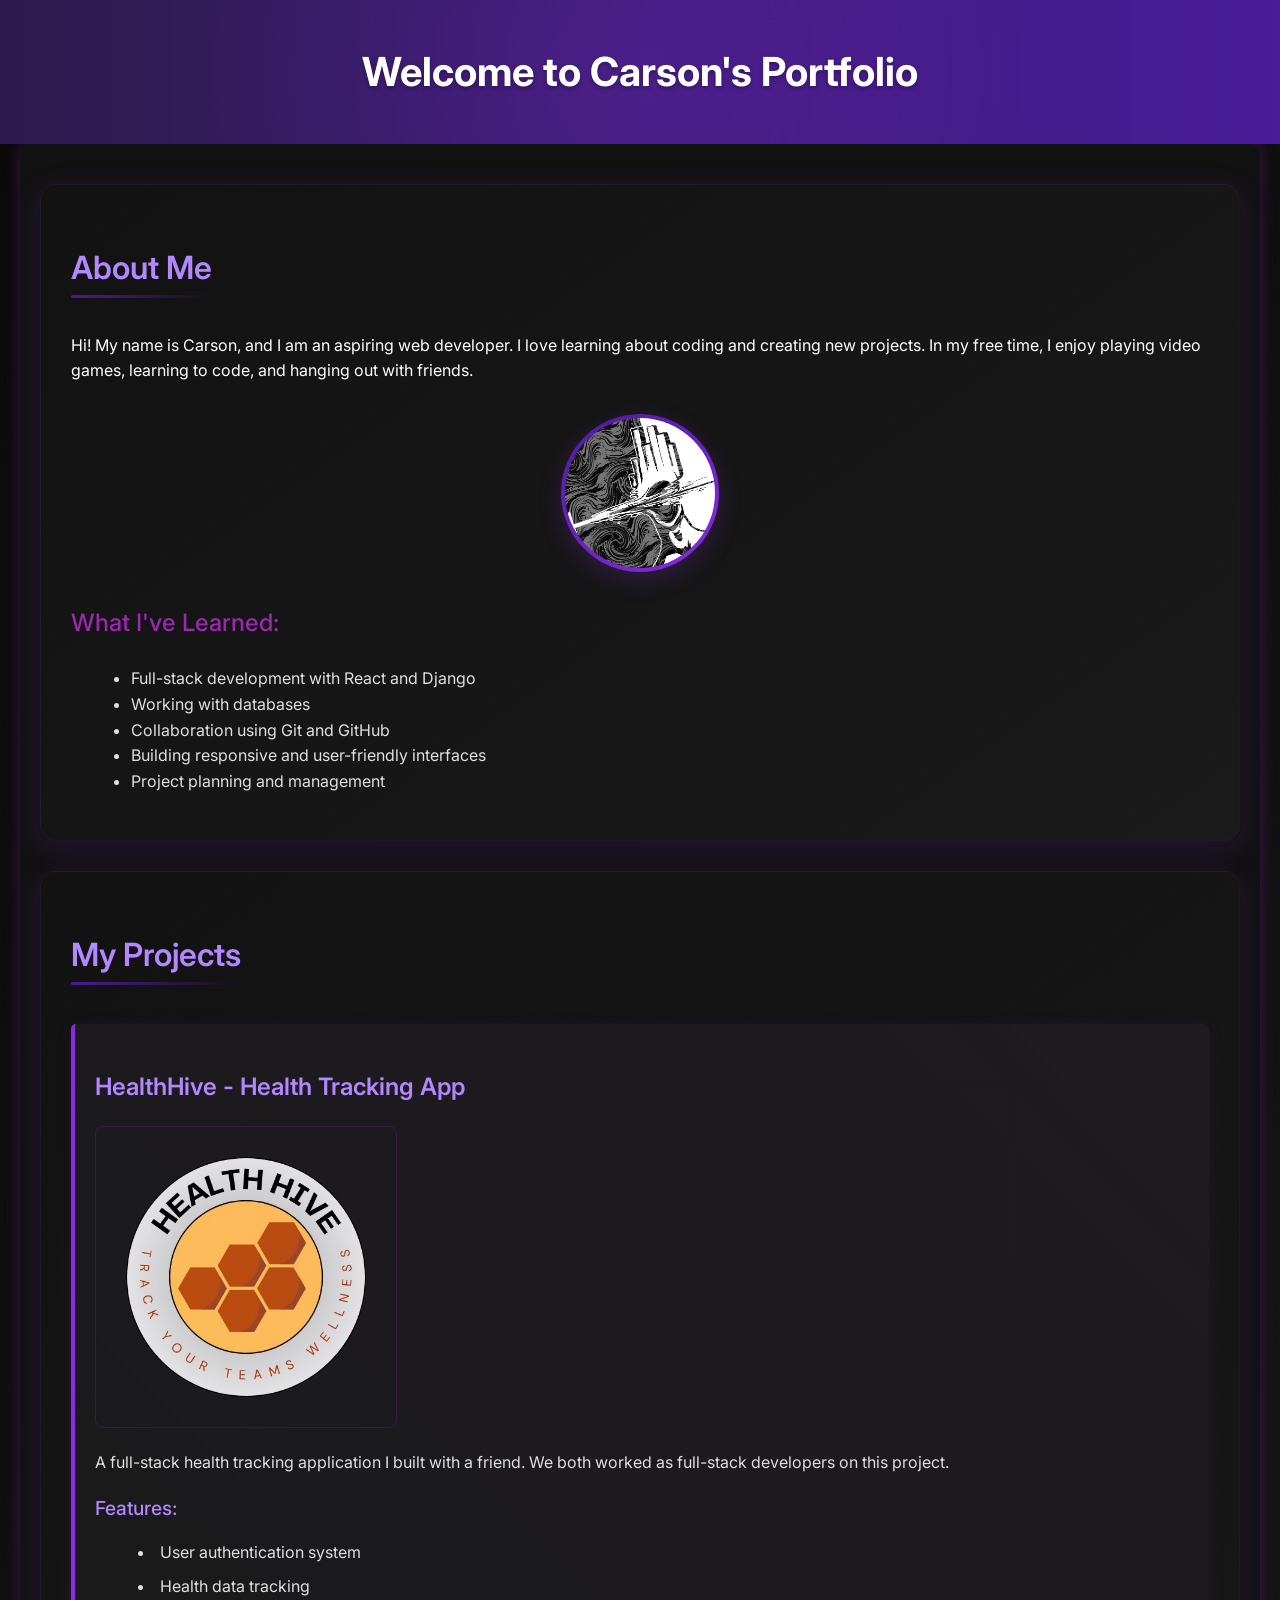
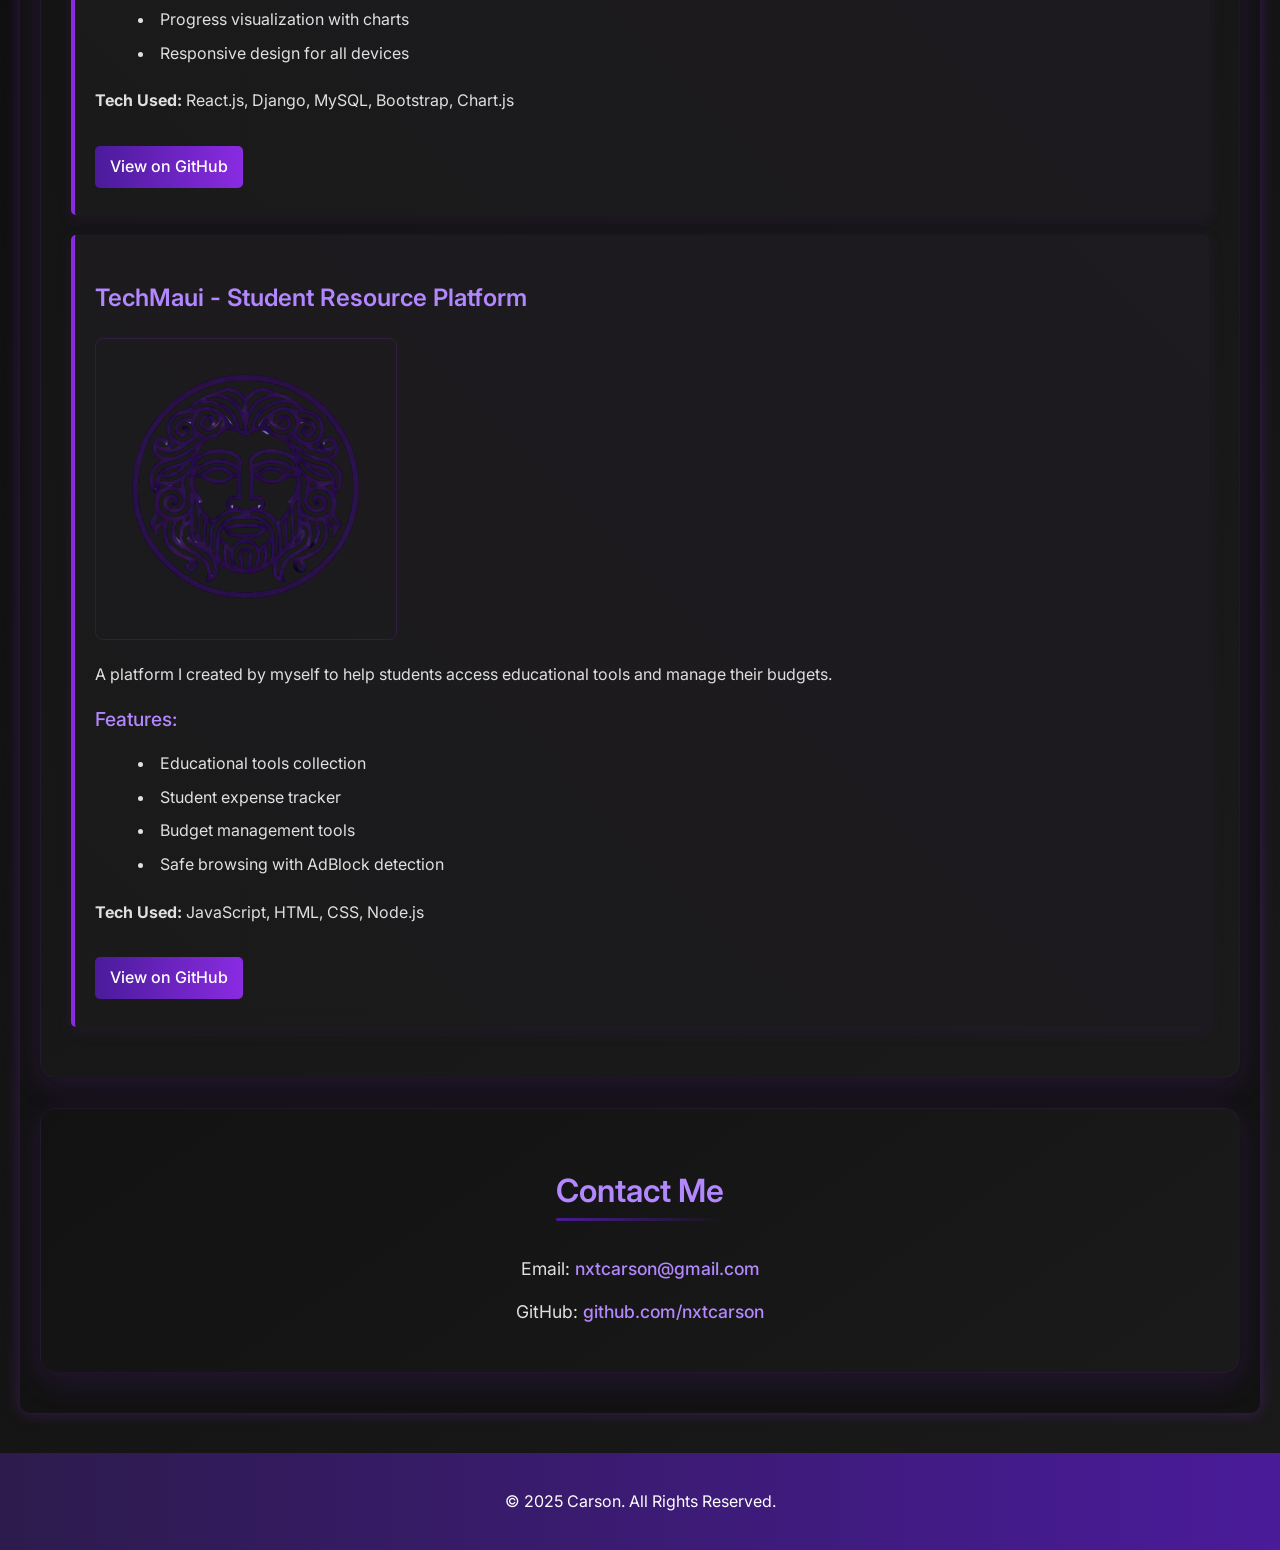
==== commit a50a02ef: "fix date" ====
--- a/index.html
+++ b/index.html
@@ -70,7 +70,7 @@
     </main>
 
     <footer>
-        <p>&copy; 2024 Carson. All Rights Reserved.</p>
+        <p>&copy; 2025 Carson. All Rights Reserved.</p>
     </footer>
 </body>
 </html> 
